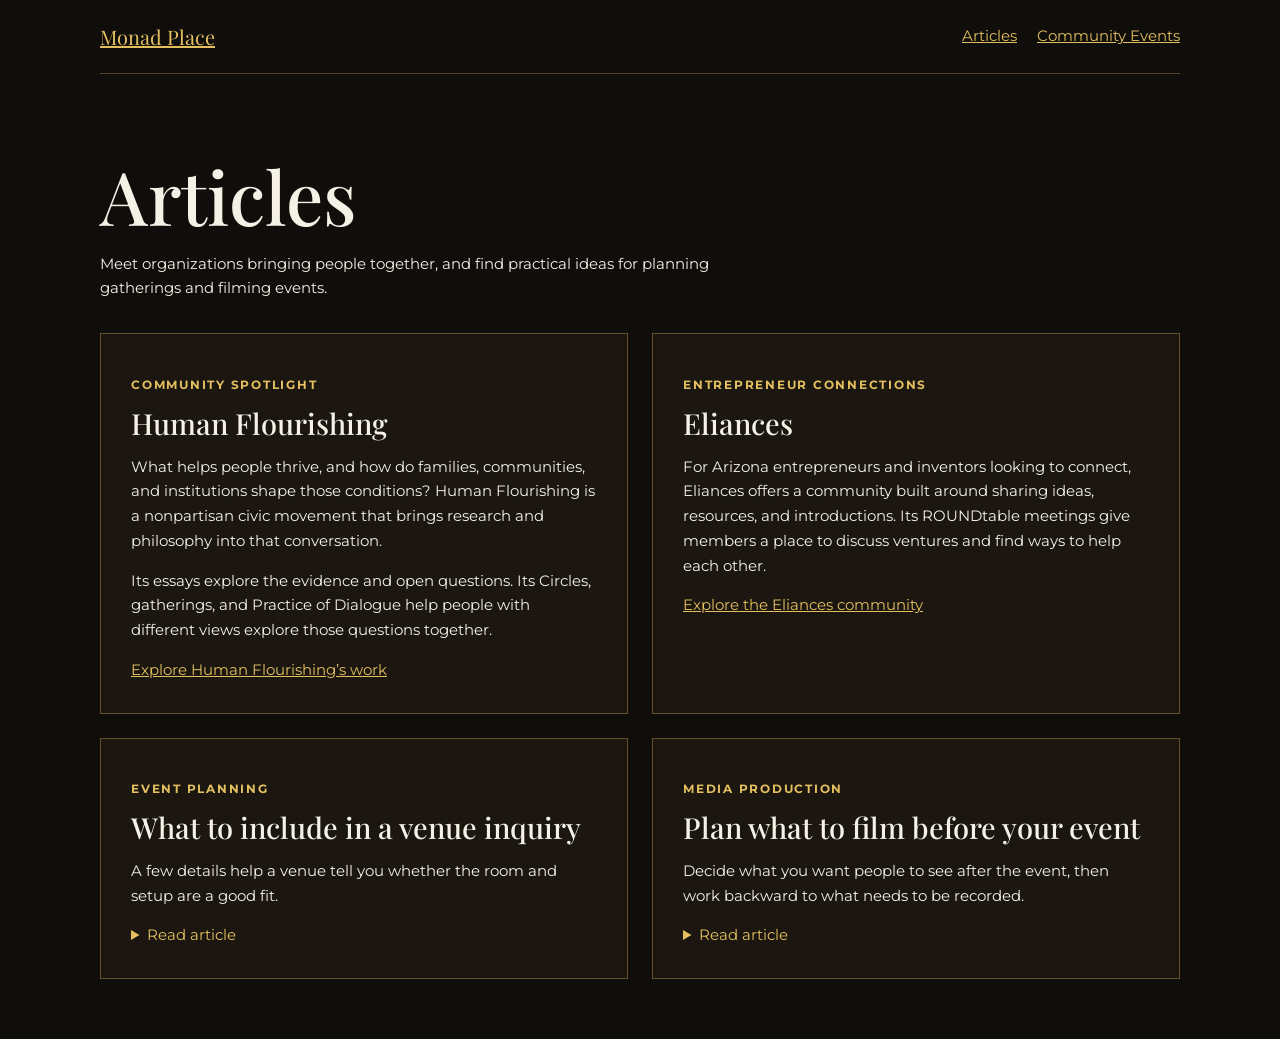
==== articles/index.html @ cf0fba71 "Publish community events and articles on Monad Place" ====
<!doctype html>
<html lang="en">
<head>
  <meta charset="utf-8">
  <meta name="viewport" content="width=device-width, initial-scale=1">
  <meta name="description" content="Meet organizations bringing people together, and find practical ideas for planning gatherings and filming events.">
  <link rel="canonical" href="https://monadplace.github.io/Monad-Place/articles/">
  <title>Articles | Monad Place</title>
  <link rel="stylesheet" href="https://fonts.googleapis.com/css2?family=Montserrat:wght@400;500;600;700&amp;family=Playfair+Display:wght@500;600&amp;display=swap">
  <link rel="stylesheet" href="../assets/community.css">
</head>
<body class="community-page">
  <header class="community-shell">
    <nav class="community-nav" aria-label="Main navigation"><a href="../">Monad Place</a><a href="../articles/" aria-current="page">Articles</a><a href="../events/">Community Events</a></nav>
  </header>
  <main class="community-shell">
    <div class="community-intro">
      <h1>Articles</h1>
      <p>Meet organizations bringing people together, and find practical ideas for planning gatherings and filming events.</p>
    </div>
    <div class="community-grid">
  <article class="community-card community-card-copy">
    <p class="community-kicker">Community spotlight</p>
    <h2>Human Flourishing</h2>
    <p>What helps people thrive, and how do families, communities, and institutions shape those conditions? Human Flourishing is a nonpartisan civic movement that brings research and philosophy into that conversation.</p>
    <p>Its essays explore the evidence and open questions. Its Circles, gatherings, and Practice of Dialogue help people with different views explore those questions together.</p>
    <p><a href="https://humanflourishing.us/about/">Explore Human Flourishing’s work</a></p>
  </article>
  <article class="community-card community-card-copy">
    <p class="community-kicker">Entrepreneur connections</p>
    <h2>Eliances</h2>
    <p>For Arizona entrepreneurs and inventors looking to connect, Eliances offers a community built around sharing ideas, resources, and introductions. Its ROUNDtable meetings give members a place to discuss ventures and find ways to help each other.</p>
    <p><a href="https://www.eliances.com/public/Our-Story.cfm">Explore the Eliances community</a></p>
  </article>
  <article class="community-card community-card-copy">
    <p class="community-kicker">Event planning</p>
    <h2>What to include in a venue inquiry</h2>
    <p>A few details help a venue tell you whether the room and setup are a good fit.</p>
    <details><summary>Read article</summary>
      <p>Start with your preferred date, a backup date, and your expected guest count. Share the time you’ll need for setup and teardown as well as the event itself.</p>
      <p>Describe the room layout you have in mind and flag any microphones, presentation screens, livestreaming, or recording you’ll need.</p>
      <p><a href="../#inquiry">Send Monad Place an inquiry</a></p>
    </details>
  </article>
  <article class="community-card community-card-copy">
    <p class="community-kicker">Media production</p>
    <h2>Plan what to film before your event</h2>
    <p>Decide what you want people to see after the event, then work backward to what needs to be recorded.</p>
    <details><summary>Read article</summary>
      <p>Pick your priority deliverable: a full recording, a short recap, or a few clips for social. List the talks, demonstrations, and interviews that matter most.</p>
      <p>Give your production team the agenda in advance and leave time to check sound. If attendee interviews are part of the plan, choose a quiet spot and get permission before recording.</p>
    </details>
  </article>
</div>
  </main>
</body>
</html>
---- assets/community.css ----
:root { --community-gold: #e4bf60; --community-ivory: #f5f1e6; }
.community-banner {
  background-color: #21180e;
  background-image: linear-gradient(90deg, #171009 0%, #171009 29%, rgba(23,16,9,.96) 49%, rgba(23,16,9,.58) 75%, rgba(23,16,9,.64) 100%), var(--event-art, none);
  background-position: center, right var(--event-art-position, 65%);
  background-repeat: no-repeat;
  background-size: cover, max(56%, 440px) auto;
 color: var(--community-ivory); border-top: 1px solid #61502b; }
.community-banner-inner { display: flex; justify-content: space-between; align-items: center; gap: 24px; padding-block: 32px; min-height: 200px; }
.community-banner h2 { margin: 0 0 4px; font: 500 clamp(24px,4vw,36px)/1.15 "Playfair Display", Georgia, serif; }
.community-banner p { margin: 0; }
.community-kicker { color: var(--community-gold); font-size: .73rem; font-weight: 700; letter-spacing: .15em; text-transform: uppercase; }
.community-banner .community-kicker { margin-bottom: 7px; }
.community-actions { display: grid; justify-items: center; gap: 8px; flex-shrink: 0; }
.rotation { display: flex; gap: 6px; }
.rotation[hidden] { display: none; }
.rotation button { min-height: 44px; min-width: 44px; padding: 4px 10px; border: 1px solid #a28651; border-radius: 2px; color: inherit; background: transparent; cursor: pointer; }
.community-footer { display: flex; flex-wrap: wrap; gap: 16px; }
.community-page { margin: 0; background: #100e0b; color: var(--community-ivory); font: 15px/1.65 Montserrat, Arial, sans-serif; }
.community-page * { box-sizing: border-box; }
.community-page a { color: var(--community-gold); }
.community-page :focus-visible, .rotation :focus-visible { outline: 2px solid var(--community-gold); outline-offset: 4px; }
.community-shell { width: min(1080px, calc(100% - 36px)); margin-inline: auto; }
.community-nav { display: flex; align-items: center; flex-wrap: wrap; gap: 20px; padding-block: 20px; border-bottom: 1px solid #554428; }
.community-nav a:first-child { margin-right: auto; font-family: "Playfair Display", Georgia, serif; font-size: 1.25rem; }
.community-page h1, .community-page h2 { font-family: "Playfair Display", Georgia, serif; font-weight: 500; line-height: 1.13; }
.community-page h1 { font-size: clamp(42px,7vw,74px); margin: 0 0 14px; }
.community-intro { padding-block: clamp(32px,7vw,80px) 32px; max-width: 680px; }
.community-intro > p { margin: 0; }
.community-grid { display: grid; grid-template-columns: repeat(2, minmax(0,1fr)); gap: 24px; padding-bottom: 60px; }
.community-card { min-width: 0; overflow: hidden; border: 1px solid #61502b; background: #1b1710; }
.community-card img { display: block; width: 100%; height: auto; }
.community-card-copy { padding: clamp(18px,3vw,30px); }
.community-card-copy h2 { font-size: 29px; margin: 8px 0 12px; }
.community-card-copy p:last-child { margin-bottom: 0; }
.community-card-copy summary { cursor: pointer; color: var(--community-gold); }
@media (max-width: 850px) { .site-header .nav a:not(.nav-cta) { display: none; } }
@media (max-width: 650px) {
  .community-banner {
    background-image: linear-gradient(90deg, rgba(23,16,9,.97), rgba(23,16,9,.73)), var(--event-art, none);
    background-size: cover;
  }
  .community-banner-inner { flex-direction: column; align-items: flex-start; }
  .community-actions { justify-items: start; flex-shrink: 1; }
  .community-grid { grid-template-columns: 1fr; }
}
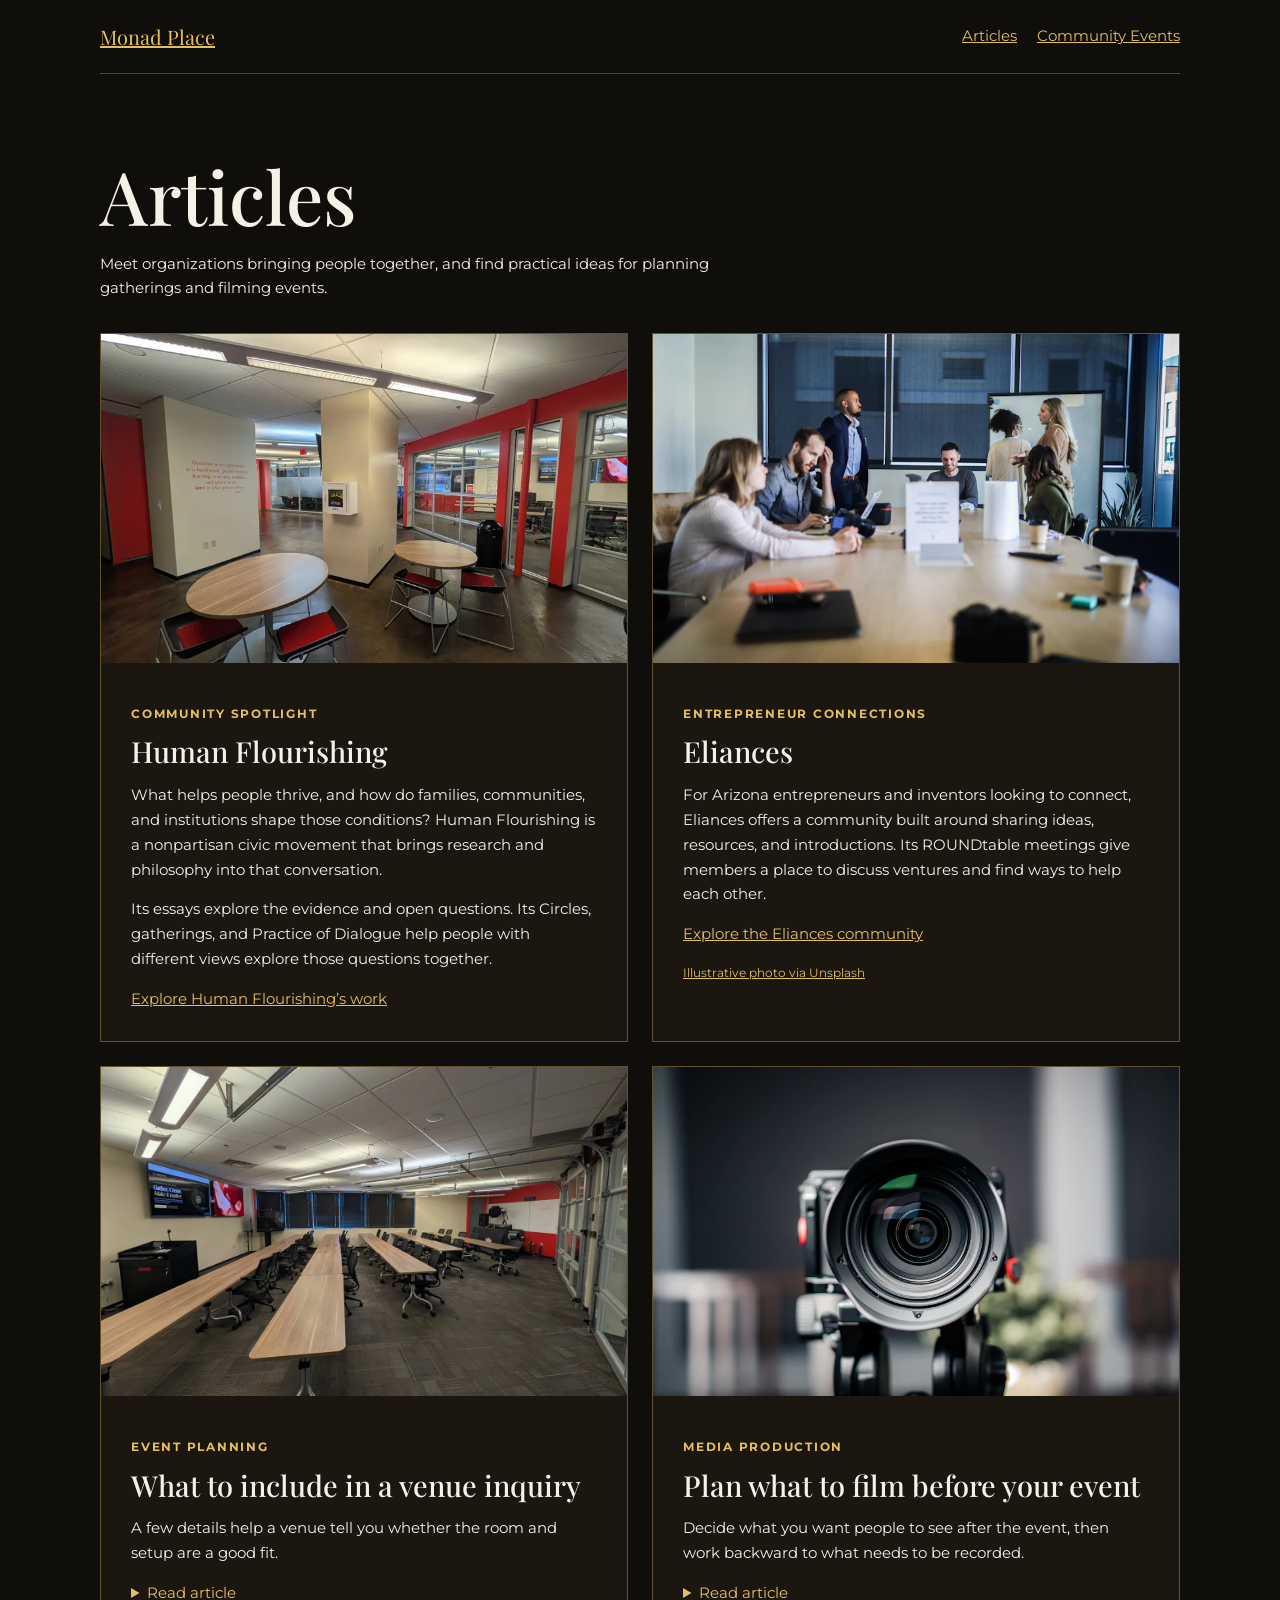
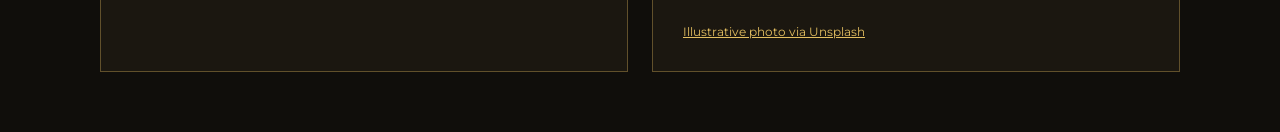
==== commit 6ec46e5b: "Add photos to the Monad Place article cards" ====
--- a/articles/index.html
+++ b/articles/index.html
@@ -3,11 +3,15 @@
 <head>
   <meta charset="utf-8">
   <meta name="viewport" content="width=device-width, initial-scale=1">
-  <meta name="description" content="Meet organizations bringing people together, and find practical ideas for planning gatherings and filming events.">
+  <meta name="description" content="Read event planning and video production tips from Monad Place, and discover the work of Human Flourishing and Eliances.">
   <link rel="canonical" href="https://monadplace.github.io/Monad-Place/articles/">
-  <title>Articles | Monad Place</title>
+  <title>Event Planning &amp; Community Articles | Monad Place</title>
   <link rel="stylesheet" href="https://fonts.googleapis.com/css2?family=Montserrat:wght@400;500;600;700&amp;family=Playfair+Display:wght@500;600&amp;display=swap">
   <link rel="stylesheet" href="../assets/community.css">
+  <style>
+    .article-card > img { aspect-ratio: 8 / 5; object-fit: cover; }
+    .article-photo-credit { margin-top: 1rem; font-size: .75rem; }
+  </style>
 </head>
 <body class="community-page">
   <header class="community-shell">
@@ -19,20 +23,29 @@
       <p>Meet organizations bringing people together, and find practical ideas for planning gatherings and filming events.</p>
     </div>
     <div class="community-grid">
-  <article class="community-card community-card-copy">
+  <article class="community-card article-card">
+    <img src="../assets/monad-lounge.webp" width="800" height="602" alt="Lounge seating at Monad Place" decoding="async">
+    <div class="community-card-copy">
     <p class="community-kicker">Community spotlight</p>
     <h2>Human Flourishing</h2>
     <p>What helps people thrive, and how do families, communities, and institutions shape those conditions? Human Flourishing is a nonpartisan civic movement that brings research and philosophy into that conversation.</p>
     <p>Its essays explore the evidence and open questions. Its Circles, gatherings, and Practice of Dialogue help people with different views explore those questions together.</p>
     <p><a href="https://humanflourishing.us/about/">Explore Human Flourishing’s work</a></p>
+  </div>
   </article>
-  <article class="community-card community-card-copy">
+  <article class="community-card article-card">
+    <img src="../assets/article-collaboration.webp" width="800" height="500" alt="People sitting around a table in discussion" decoding="async">
+    <div class="community-card-copy">
     <p class="community-kicker">Entrepreneur connections</p>
     <h2>Eliances</h2>
     <p>For Arizona entrepreneurs and inventors looking to connect, Eliances offers a community built around sharing ideas, resources, and introductions. Its ROUNDtable meetings give members a place to discuss ventures and find ways to help each other.</p>
     <p><a href="https://www.eliances.com/public/Our-Story.cfm">Explore the Eliances community</a></p>
+    <p class="article-photo-credit"><a href="https://unsplash.com/photos/2pPw5Glro5I">Illustrative photo via Unsplash</a></p>
+    </div>
   </article>
-  <article class="community-card community-card-copy">
+  <article class="community-card article-card">
+    <img src="../assets/monad-event-room.webp" width="1280" height="964" alt="Tables arranged in the Monad Place event room" loading="lazy" decoding="async">
+    <div class="community-card-copy">
     <p class="community-kicker">Event planning</p>
     <h2>What to include in a venue inquiry</h2>
     <p>A few details help a venue tell you whether the room and setup are a good fit.</p>
@@ -41,8 +54,11 @@
       <p>Describe the room layout you have in mind and flag any microphones, presentation screens, livestreaming, or recording you’ll need.</p>
       <p><a href="../#inquiry">Send Monad Place an inquiry</a></p>
     </details>
+  </div>
   </article>
-  <article class="community-card community-card-copy">
+  <article class="community-card article-card">
+    <img src="../assets/article-filming.webp" width="800" height="500" alt="Close-up of a video camera on a tripod" loading="lazy" decoding="async">
+    <div class="community-card-copy">
     <p class="community-kicker">Media production</p>
     <h2>Plan what to film before your event</h2>
     <p>Decide what you want people to see after the event, then work backward to what needs to be recorded.</p>
@@ -50,6 +66,8 @@
       <p>Pick your priority deliverable: a full recording, a short recap, or a few clips for social. List the talks, demonstrations, and interviews that matter most.</p>
       <p>Give your production team the agenda in advance and leave time to check sound. If attendee interviews are part of the plan, choose a quiet spot and get permission before recording.</p>
     </details>
+    <p class="article-photo-credit"><a href="https://unsplash.com/photos/jaTJZMEuf1E">Illustrative photo via Unsplash</a></p>
+    </div>
   </article>
 </div>
   </main>
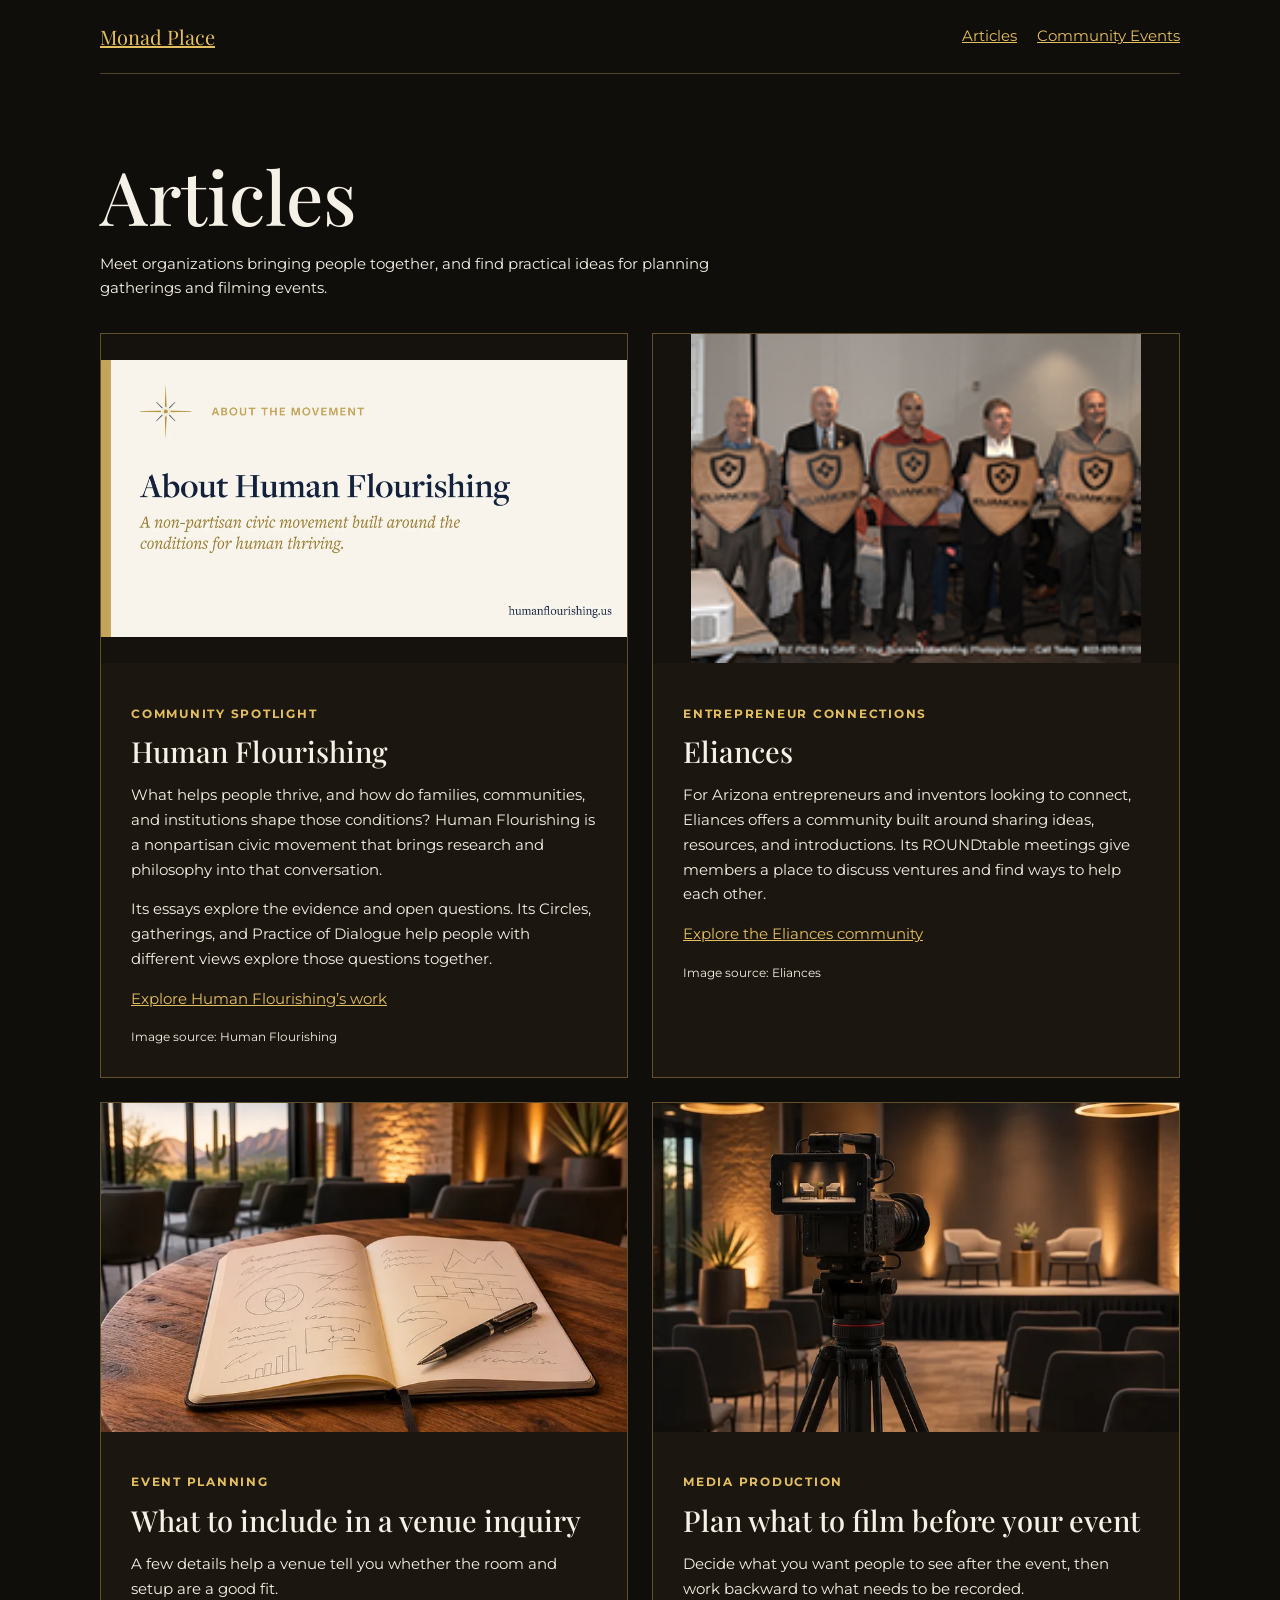
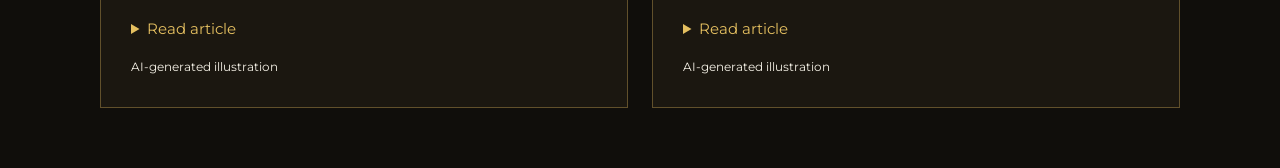
==== commit 3188a236: "Use official spotlight images and original article illustrations" ====
--- a/articles/index.html
+++ b/articles/index.html
@@ -10,6 +10,7 @@
   <link rel="stylesheet" href="../assets/community.css">
   <style>
     .article-card > img { aspect-ratio: 8 / 5; object-fit: cover; }
+    .article-card > .article-source-image { object-fit: contain; background: #15120e; }
     .article-photo-credit { margin-top: 1rem; font-size: .75rem; }
   </style>
 </head>
@@ -24,27 +25,28 @@
     </div>
     <div class="community-grid">
   <article class="community-card article-card">
-    <img src="../assets/monad-lounge.webp" width="800" height="602" alt="Lounge seating at Monad Place" decoding="async">
+    <img src="../assets/article-human-flourishing.webp" width="1920" height="1008" alt="About Human Flourishing, a civic movement focused on the conditions for human thriving" class="article-source-image" decoding="async">
     <div class="community-card-copy">
     <p class="community-kicker">Community spotlight</p>
     <h2>Human Flourishing</h2>
     <p>What helps people thrive, and how do families, communities, and institutions shape those conditions? Human Flourishing is a nonpartisan civic movement that brings research and philosophy into that conversation.</p>
     <p>Its essays explore the evidence and open questions. Its Circles, gatherings, and Practice of Dialogue help people with different views explore those questions together.</p>
     <p><a href="https://humanflourishing.us/about/">Explore Human Flourishing’s work</a></p>
-  </div>
+    <p class="article-photo-credit">Image source: Human Flourishing</p>
+    </div>
   </article>
   <article class="community-card article-card">
-    <img src="../assets/article-collaboration.webp" width="800" height="500" alt="People sitting around a table in discussion" decoding="async">
+    <img src="../assets/article-eliances.png" width="190" height="139" alt="A group holding Eliances shields" class="article-source-image" decoding="async">
     <div class="community-card-copy">
     <p class="community-kicker">Entrepreneur connections</p>
     <h2>Eliances</h2>
     <p>For Arizona entrepreneurs and inventors looking to connect, Eliances offers a community built around sharing ideas, resources, and introductions. Its ROUNDtable meetings give members a place to discuss ventures and find ways to help each other.</p>
     <p><a href="https://www.eliances.com/public/Our-Story.cfm">Explore the Eliances community</a></p>
-    <p class="article-photo-credit"><a href="https://unsplash.com/photos/2pPw5Glro5I">Illustrative photo via Unsplash</a></p>
+    <p class="article-photo-credit">Image source: Eliances</p>
     </div>
   </article>
   <article class="community-card article-card">
-    <img src="../assets/monad-event-room.webp" width="1280" height="964" alt="Tables arranged in the Monad Place event room" loading="lazy" decoding="async">
+    <img src="../assets/article-venue-inquiry.webp" width="800" height="533" alt="An open notebook with event planning sketches on a table" loading="lazy" decoding="async">
     <div class="community-card-copy">
     <p class="community-kicker">Event planning</p>
     <h2>What to include in a venue inquiry</h2>
@@ -54,10 +56,11 @@
       <p>Describe the room layout you have in mind and flag any microphones, presentation screens, livestreaming, or recording you’ll need.</p>
       <p><a href="../#inquiry">Send Monad Place an inquiry</a></p>
     </details>
-  </div>
+    <p class="article-photo-credit">AI-generated illustration</p>
+    </div>
   </article>
   <article class="community-card article-card">
-    <img src="../assets/article-filming.webp" width="800" height="500" alt="Close-up of a video camera on a tripod" loading="lazy" decoding="async">
+    <img src="../assets/article-event-filming.webp" width="800" height="533" alt="A video camera on a tripod facing a small stage" loading="lazy" decoding="async">
     <div class="community-card-copy">
     <p class="community-kicker">Media production</p>
     <h2>Plan what to film before your event</h2>
@@ -66,7 +69,7 @@
       <p>Pick your priority deliverable: a full recording, a short recap, or a few clips for social. List the talks, demonstrations, and interviews that matter most.</p>
       <p>Give your production team the agenda in advance and leave time to check sound. If attendee interviews are part of the plan, choose a quiet spot and get permission before recording.</p>
     </details>
-    <p class="article-photo-credit"><a href="https://unsplash.com/photos/jaTJZMEuf1E">Illustrative photo via Unsplash</a></p>
+    <p class="article-photo-credit">AI-generated illustration</p>
     </div>
   </article>
 </div>
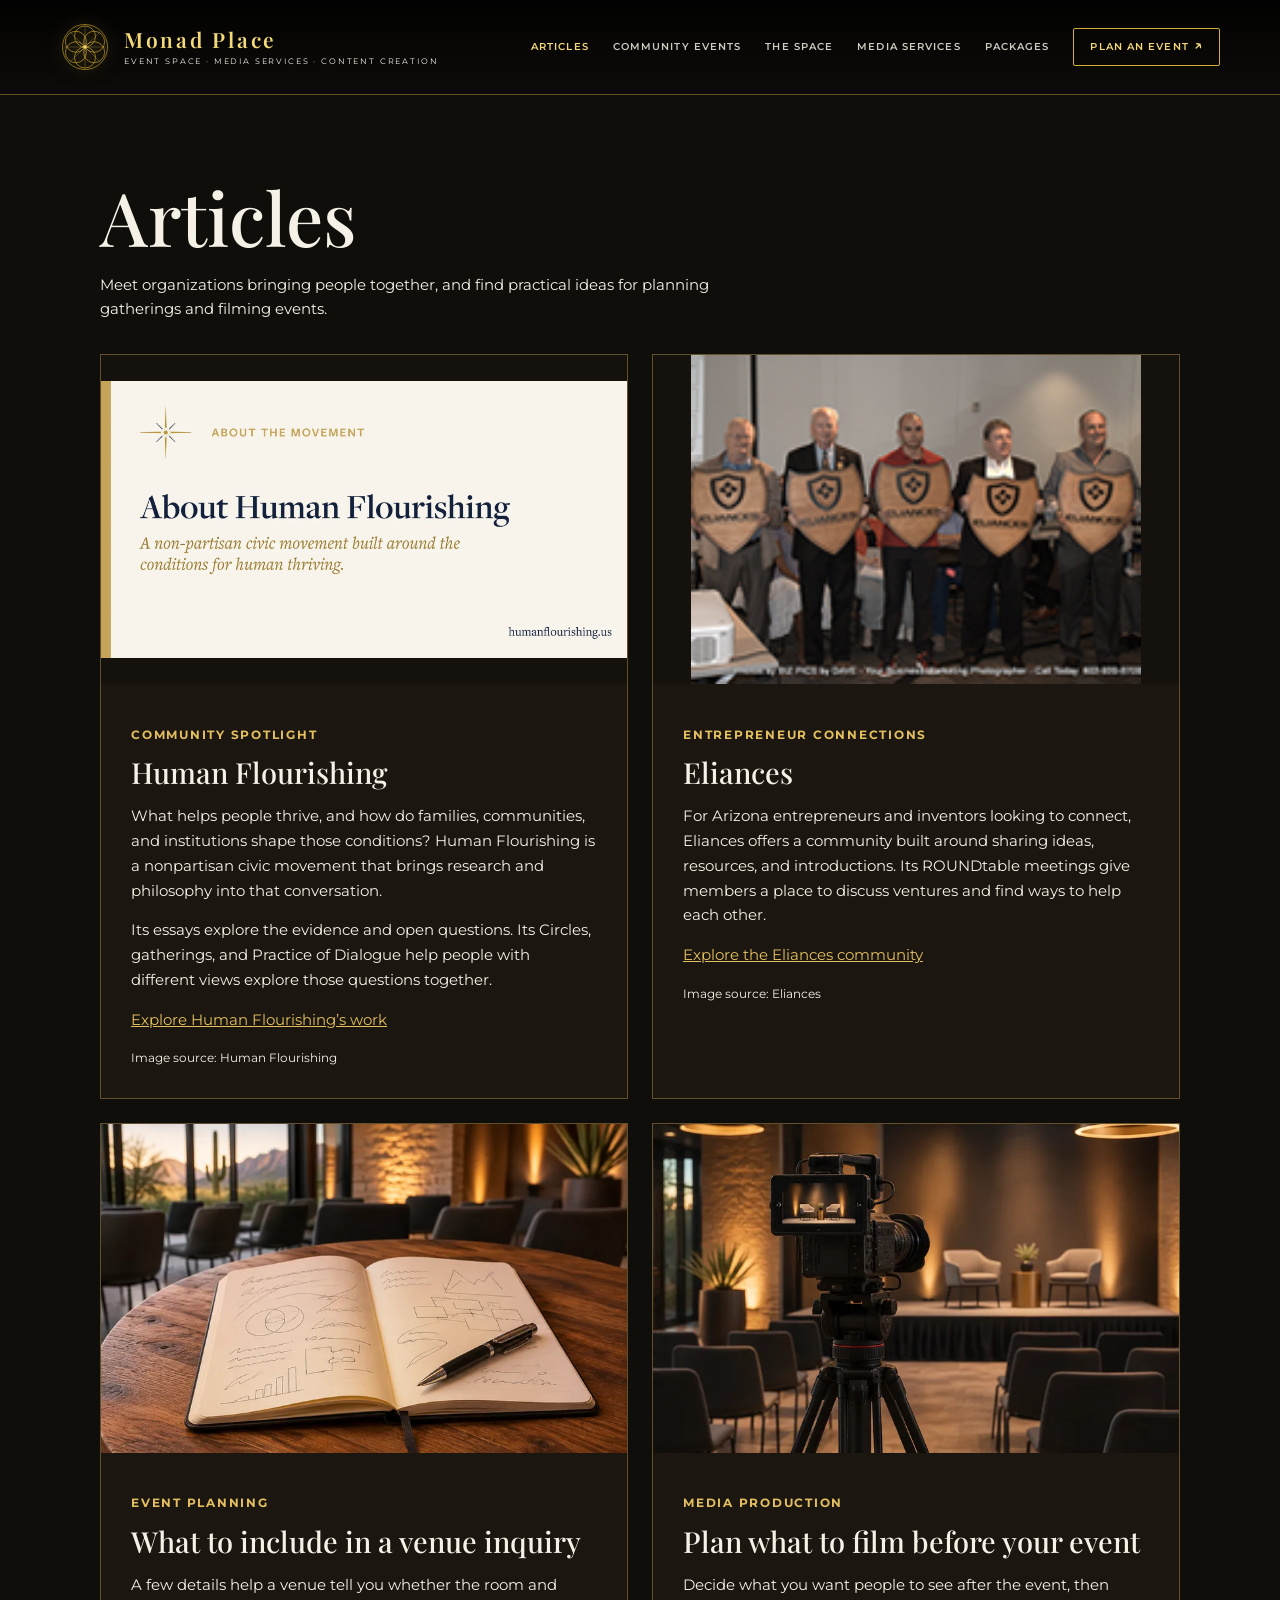
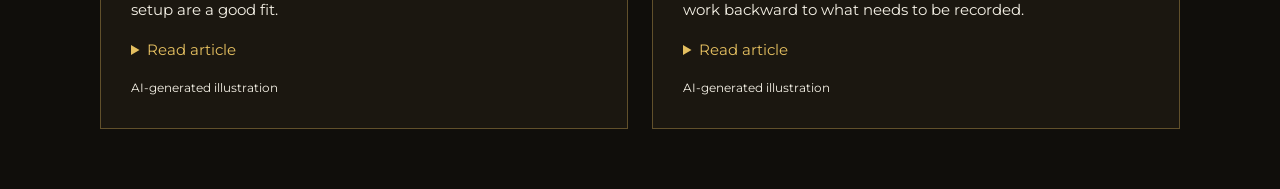
==== commit c7fdec49: "Match the Events and Articles headers to the homepage" ====
--- a/articles/index.html
+++ b/articles/index.html
@@ -13,10 +13,30 @@
     .article-card > .article-source-image { object-fit: contain; background: #15120e; }
     .article-photo-credit { margin-top: 1rem; font-size: .75rem; }
   </style>
+  <link rel="icon" type="image/svg+xml" sizes="any" href="../assets/monad-favicon.svg">
+  <link rel="stylesheet" href="../assets/site-header.css">
 </head>
 <body class="community-page">
-  <header class="community-shell">
-    <nav class="community-nav" aria-label="Main navigation"><a href="../">Monad Place</a><a href="../articles/" aria-current="page">Articles</a><a href="../events/">Community Events</a></nav>
+  <svg width="0" height="0" style="position:absolute" aria-hidden="true" xmlns="http://www.w3.org/2000/svg">
+    <symbol id="monad-flower" viewBox="0 0 100 100">
+      <g fill="none" stroke="#d4af37" stroke-width="1.25">
+        <circle cx="50" cy="50" r="45"/><circle cx="50" cy="29" r="21"/><circle cx="68.2" cy="39.5" r="21"/><circle cx="68.2" cy="60.5" r="21"/><circle cx="50" cy="71" r="21"/><circle cx="31.8" cy="60.5" r="21"/><circle cx="31.8" cy="39.5" r="21"/>
+        <circle cx="50" cy="50" r="2.7" fill="#f4d978" stroke="#f4d978"/>
+      </g>
+      <path d="M50 8v84M8 50h84M20.3 20.3l59.4 59.4M79.7 20.3 20.3 79.7" fill="none" stroke="#f4d978" stroke-width=".65" opacity=".72"/>
+    </symbol>
+  </svg>
+  <header class="site-header">
+    <div class="wrap header-row">
+      <a class="brand" href="../" aria-label="Monad Place home">
+        <svg class="brand-icon" aria-hidden="true"><use href="#monad-flower"/></svg>
+        <span class="brand-text"><span class="brand-name">Monad Place</span><span class="brand-tag">Event Space · Media Services · Content Creation</span></span>
+      </a>
+      <nav class="nav" aria-label="Main navigation">
+        <a href="../articles/" aria-current="page">Articles</a><a href="../events/">Community Events</a>
+        <a href="../#space">The Space</a><a href="../#services">Media Services</a><a href="../#packages">Packages</a><a class="nav-cta" href="../#inquiry">Plan an Event <span class="arrow" aria-hidden="true">&rarr;</span></a>
+      </nav>
+    </div>
   </header>
   <main class="community-shell">
     <div class="community-intro">
--- a/assets/community.css
+++ b/assets/community.css
@@ -1,4 +1,4 @@
-:root { --community-gold: #e4bf60; --community-ivory: #f5f1e6; }
+:root { --gold: #d4af37; --gold-light: #f4d978; --ivory: #f5f1e6; --display: "Playfair Display", Georgia, serif; --community-gold: #e4bf60; --community-ivory: #f5f1e6; }
 .community-banner {
   background-color: #21180e;
   background-image: linear-gradient(90deg, #171009 0%, #171009 29%, rgba(23,16,9,.96) 49%, rgba(23,16,9,.58) 75%, rgba(23,16,9,.64) 100%), var(--event-art, none);
@@ -21,8 +21,6 @@
 .community-page a { color: var(--community-gold); }
 .community-page :focus-visible, .rotation :focus-visible { outline: 2px solid var(--community-gold); outline-offset: 4px; }
 .community-shell { width: min(1080px, calc(100% - 36px)); margin-inline: auto; }
-.community-nav { display: flex; align-items: center; flex-wrap: wrap; gap: 20px; padding-block: 20px; border-bottom: 1px solid #554428; }
-.community-nav a:first-child { margin-right: auto; font-family: "Playfair Display", Georgia, serif; font-size: 1.25rem; }
 .community-page h1, .community-page h2 { font-family: "Playfair Display", Georgia, serif; font-weight: 500; line-height: 1.13; }
 .community-page h1 { font-size: clamp(42px,7vw,74px); margin: 0 0 14px; }
 .community-intro { padding-block: clamp(32px,7vw,80px) 32px; max-width: 680px; }
--- a/assets/site-header.css
+++ b/assets/site-header.css
@@ -0,0 +1,26 @@
+.site-header { position: absolute; z-index: 10; inset: 0 0 auto; border-bottom: 1px solid rgba(212,175,55,.45); background: linear-gradient(180deg, rgba(0,0,0,.88), rgba(0,0,0,.18)); }
+.header-row { height: 94px; display: flex; align-items: center; justify-content: space-between; gap: 24px; }
+.brand { display: flex; align-items: center; gap: 14px; text-decoration: none; min-width: 0; }
+.brand-icon { display: block; width: 50px; height: 50px; flex: 0 0 auto; filter: drop-shadow(0 0 8px rgba(212,175,55,.54)); }
+.brand-text { display: grid; line-height: 1.2; }
+.brand-name { font: 600 21px/1.1 var(--display); letter-spacing: .13em; color: var(--gold-light); white-space: nowrap; }
+.brand-tag { font-size: 8px; letter-spacing: .23em; color: var(--ivory); text-transform: uppercase; margin-top: 6px; white-space: nowrap; }
+.nav { display: flex; align-items: center; gap: 24px; font-size: 10px; font-weight: 600; letter-spacing: .11em; text-transform: uppercase; }
+.nav a { text-decoration: none; color: rgba(245,241,230,.84); transition: color .18s; }
+.nav a:hover { color: var(--gold-light); }
+.nav .nav-cta { padding: 10px 16px; border: 1px solid var(--gold); border-radius: 2px; color: var(--gold-light); }
+.arrow { font-size: 15px; line-height: .7; }
+.arrow { display: inline-block; transform: rotate(-45deg); }
+@media (max-width: 900px) { .nav { gap: 13px; font-size: 8px; } }
+@media (max-width: 680px) {
+  .header-row { height: 78px; gap: 10px; }
+  .brand-icon { width: 39px; height: 39px; }
+  .brand-name { font-size: 16px; }
+  .brand-tag { font-size: 7px; letter-spacing: .1em; white-space: normal; }
+  .nav a:not(.nav-cta) { display: none; }
+  .nav .nav-cta { display: inline-flex; align-items: center; gap: 5px; min-height: 44px; padding: 8px; font-size: 9px; white-space: nowrap; }
+}
+.community-page .site-header { position: relative; }
+.community-page .header-row { width: min(1160px, calc(100% - 44px)); margin-inline: auto; }
+.community-page .nav a[aria-current="page"] { color: var(--gold-light); }
+@media (max-width: 680px) { .community-page .header-row { width: min(100% - 32px, 500px); } }
